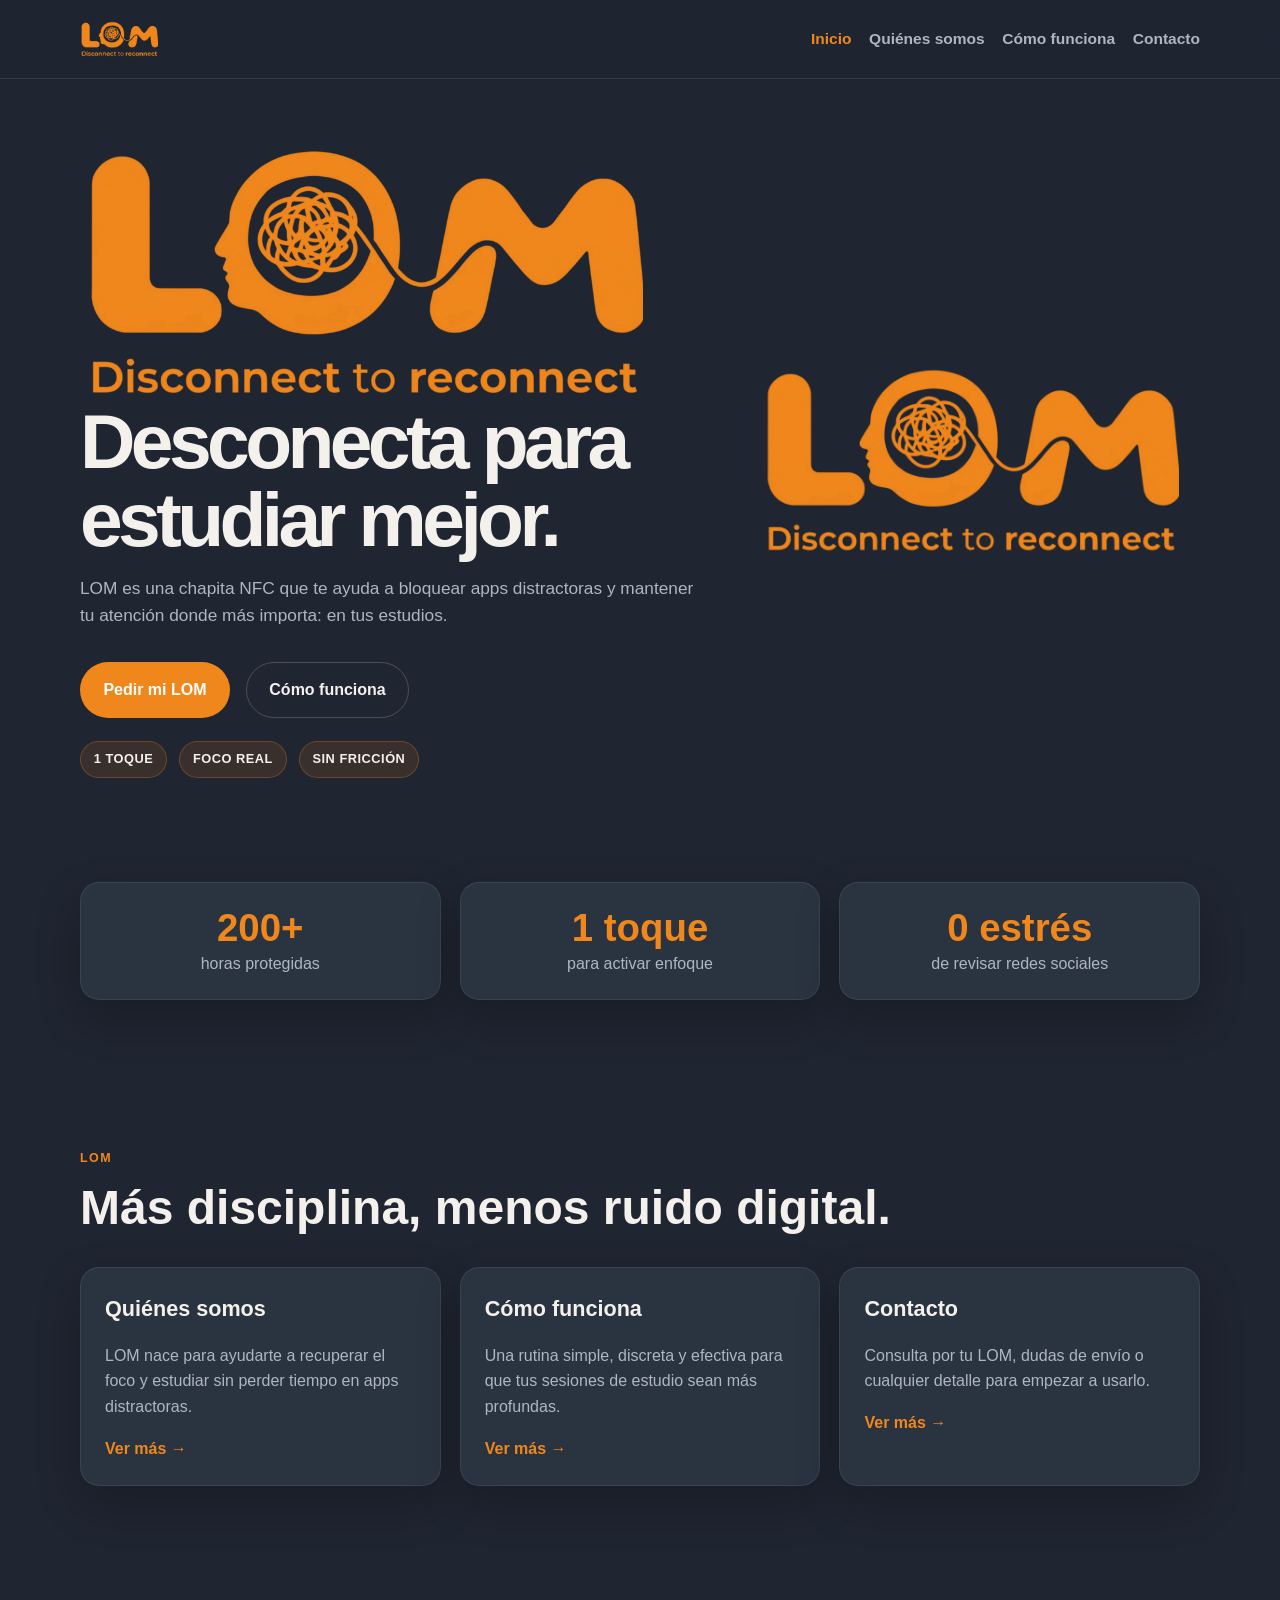
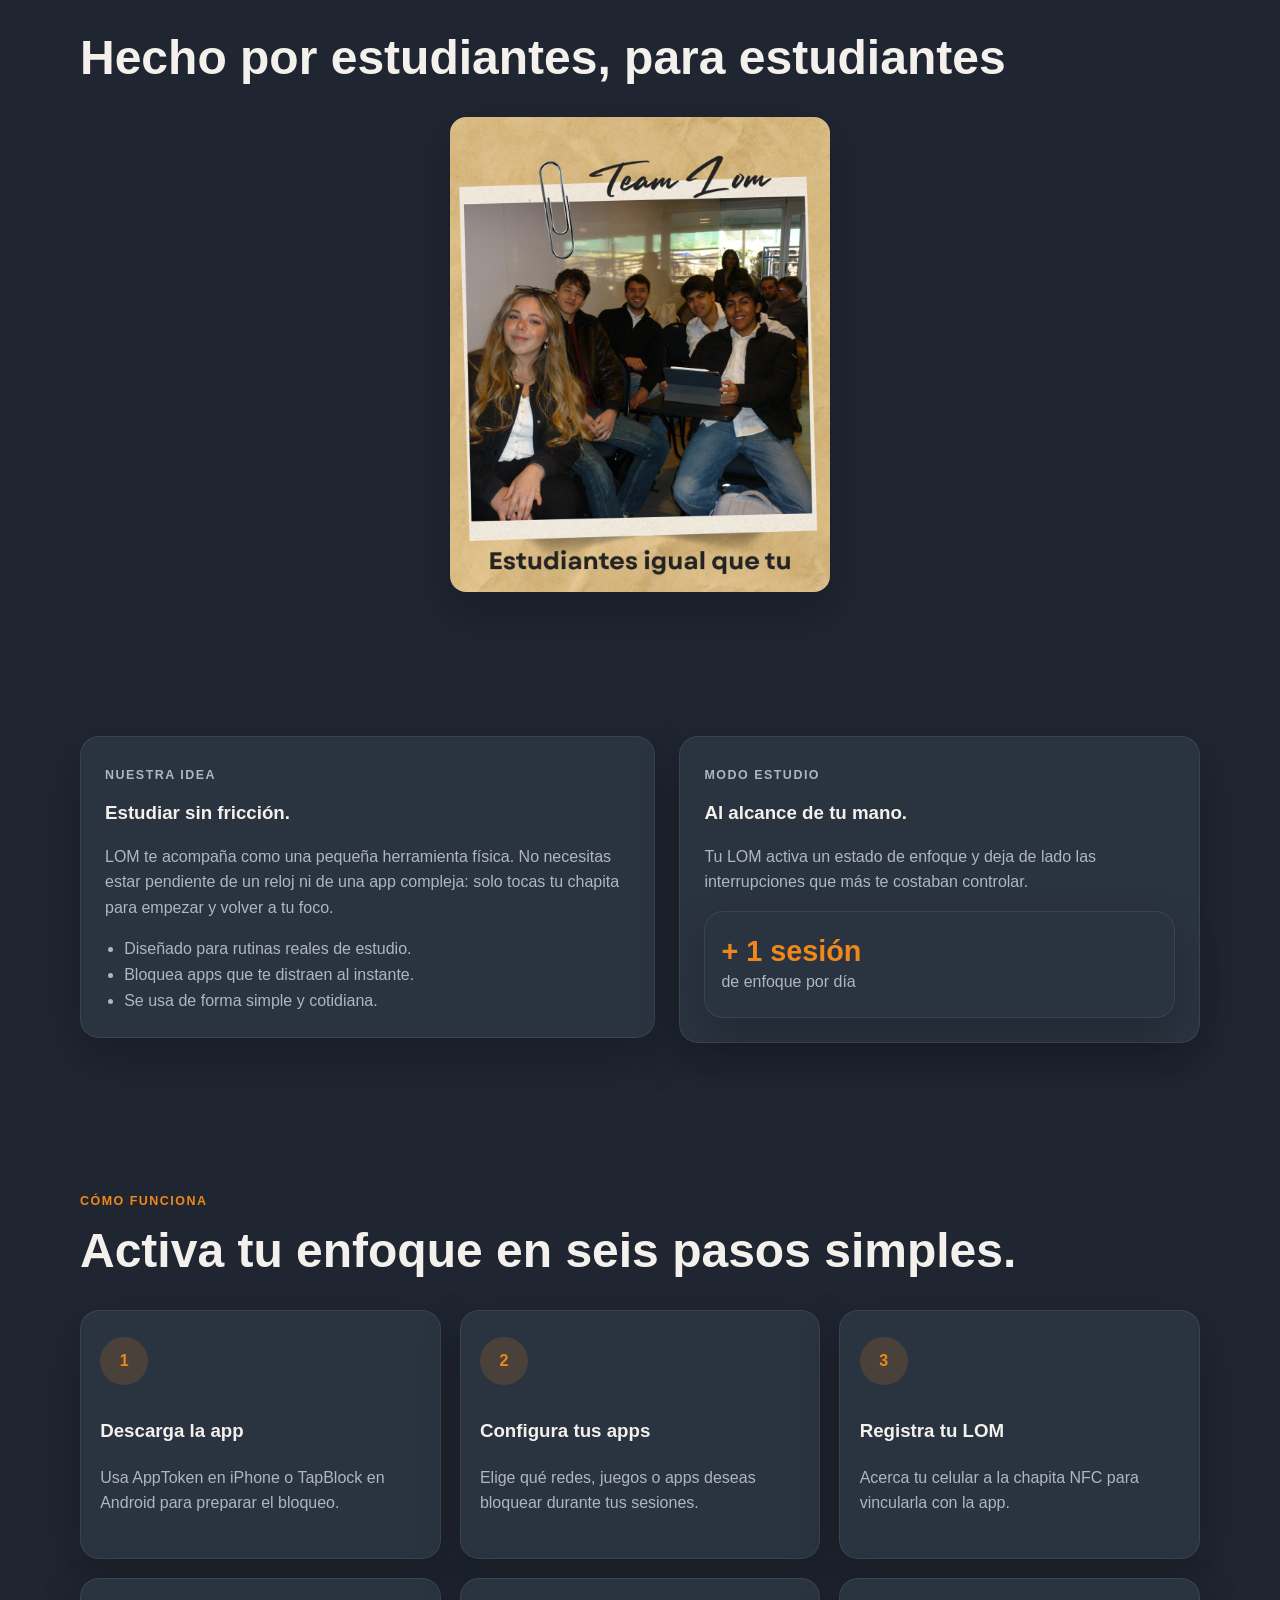
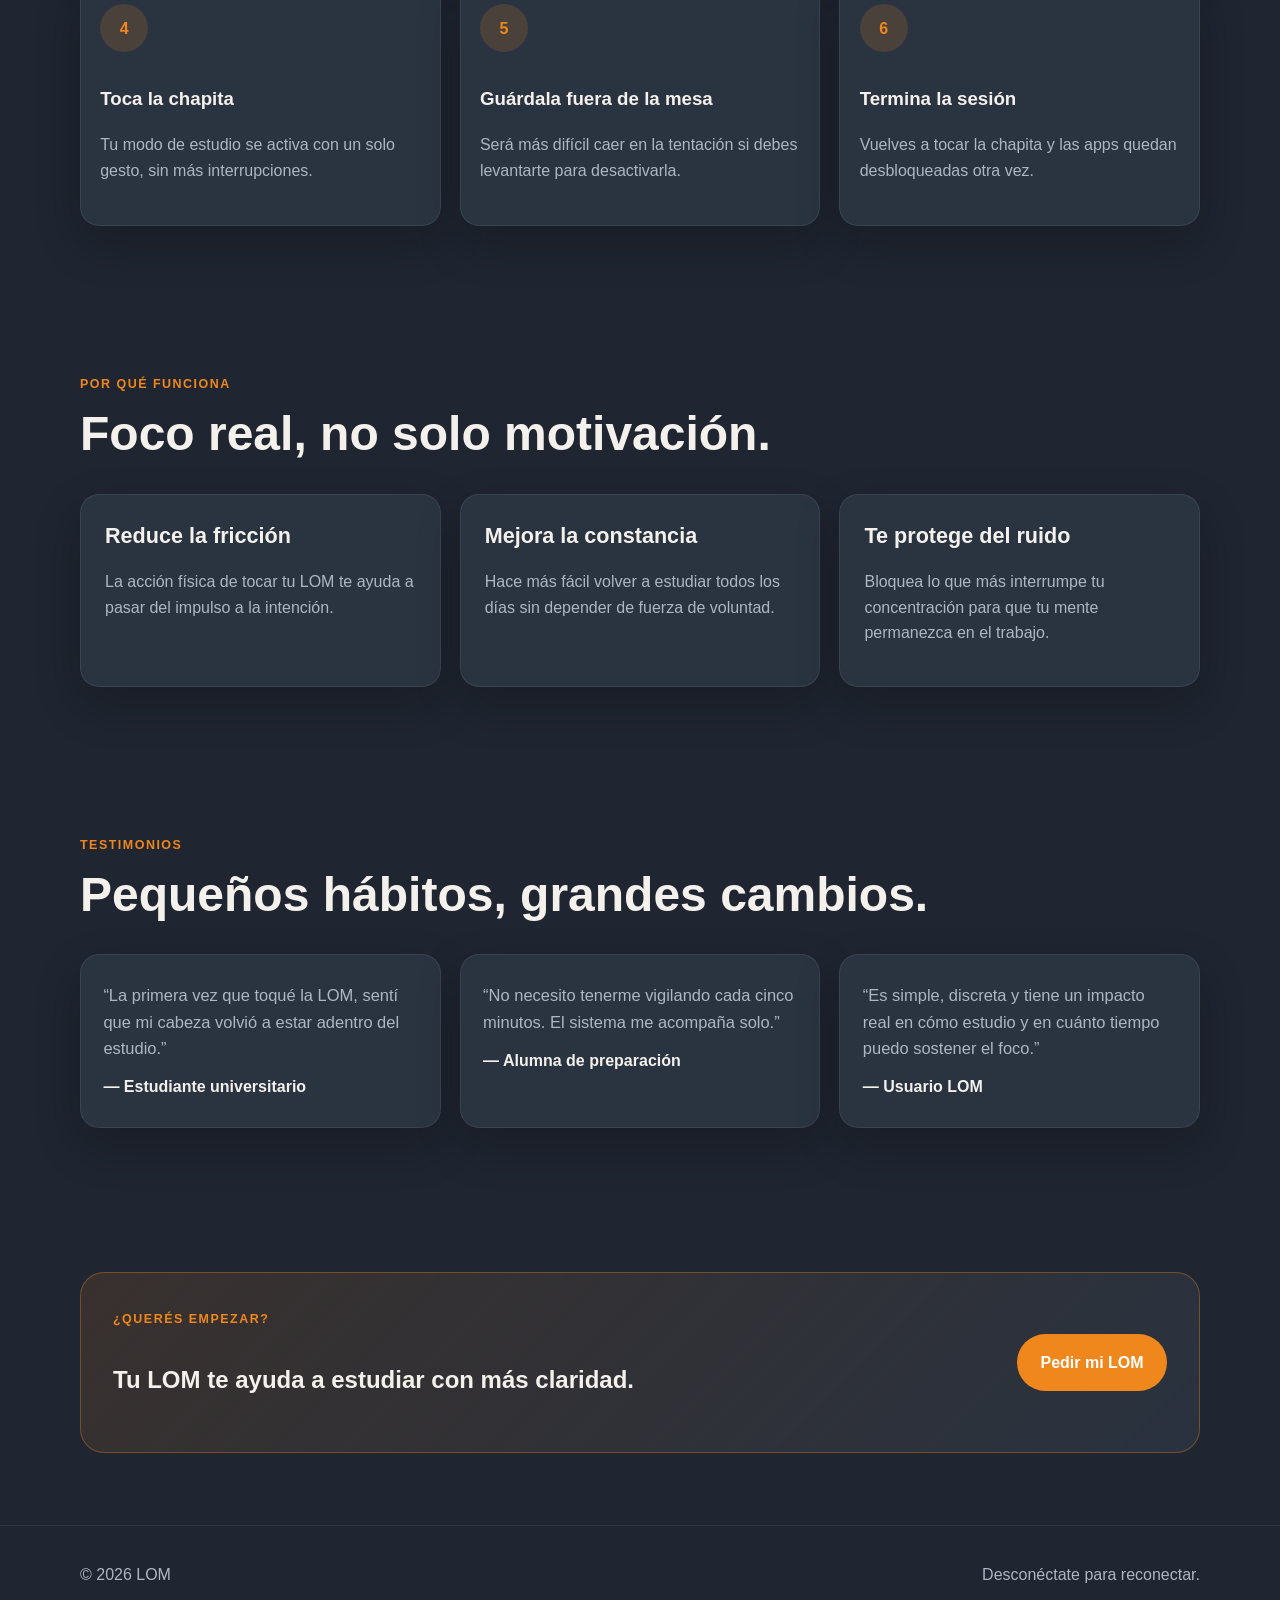
==== index.html @ b3e28df6 "Publish LOM website on GitHub Pages Co-authored-by: Copilot <223556219+Copilot@users.noreply.github." ====
<!DOCTYPE html>
<html lang="es">
  <head>
    <meta charset="UTF-8" />
    <meta name="viewport" content="width=device-width, initial-scale=1.0" />
    <meta
      name="description"
      content="LOM ayuda a estudiar sin distracciones usando una chapita NFC que bloquea apps durante tus sesiones de enfoque."
    />
    <title>LOM · Desconecta para estudiar mejor</title>
    <link rel="icon" href="logo%20(1).png" />
    <link rel="stylesheet" href="style.css" />
  </head>
  <body>
    <header class="site-header">
      <div class="container nav-wrap">
        <a href="index.html"><img src="logo%20(1).png" alt="LOM" style="height:36px;width:auto;display:block"></a>

        <nav class="site-nav" aria-label="Navegación principal">
          <a href="index.html" class="active">Inicio</a>
          <a href="quienes-somos.html">Quiénes somos</a>
          <a href="como-funciona.html">Cómo funciona</a>
          <a href="contacto.html">Contacto</a>
        </nav>
      </div>
    </header>

    <main>
      <section class="hero">
        <div class="container hero-grid">
          <div class="hero-copy">
            <img src="logo%20(1).png" alt="LOM - Disconnect to reconnect" style="width:min(640px,90%);height:auto" />
            <h1>Desconecta para estudiar mejor.</h1>
            <p>
              LOM es una chapita NFC que te ayuda a bloquear apps distractoras y
              mantener tu atención donde más importa: en tus estudios.
            </p>
            <div class="hero-cta">
              <a href="contacto.html" class="btn btn-primary">Pedir mi LOM</a>
              <a href="como-funciona.html" class="btn btn-secondary">Cómo funciona</a>
            </div>
            <div class="mini-badges" aria-label="Ventajas de LOM">
              <span>1 toque</span>
              <span>foco real</span>
              <span>sin fricción</span>
            </div>
          </div>

          <div class="hero-visual" aria-label="Logo de LOM">
            <img src="logo%20(1).png" alt="LOM" style="max-width:420px;width:100%;height:auto" />
          </div>
        </div>
      </section>

      <section class="section">
        <div class="container stats-grid">
          <div class="stat-card">
            <span class="stat-value">200+</span>
            <span class="stat-label">horas protegidas</span>
          </div>
          <div class="stat-card">
            <span class="stat-value">1 toque</span>
            <span class="stat-label">para activar enfoque</span>
          </div>
          <div class="stat-card">
            <span class="stat-value">0 estrés</span>
            <span class="stat-label">de revisar redes sociales</span>
          </div>
        </div>
      </section>

      <section class="section">
        <div class="container">
          <div class="section-heading">
            <p class="eyebrow">LOM</p>
            <h2>Más disciplina, menos ruido digital.</h2>
          </div>

          <div class="card-grid">
            <article class="card">
              <h3>Quiénes somos</h3>
              <p>LOM nace para ayudarte a recuperar el foco y estudiar sin perder tiempo en apps distractoras.</p>
              <a href="quienes-somos.html" class="link-arrow">Ver más →</a>
            </article>

            <article class="card">
              <h3>Cómo funciona</h3>
              <p>Una rutina simple, discreta y efectiva para que tus sesiones de estudio sean más profundas.</p>
              <a href="como-funciona.html" class="link-arrow">Ver más →</a>
            </article>

            <article class="card">
              <h3>Contacto</h3>
              <p>Consulta por tu LOM, dudas de envío o cualquier detalle para empezar a usarlo.</p>
              <a href="contacto.html" class="link-arrow">Ver más →</a>
            </article>
          </div>
        </div>
      </section>

      <section class="section">
        <div class="container">
          <div class="section-heading">
            <h2>Hecho por estudiantes, para estudiantes</h2>
          </div>
          <figure class="foto-equipo foto-equipo--inicio">
            <img
              src="WhatsApp%20Image%202026-11-06%20at%202.58.52%20PM.jpeg"
              alt="Team LOM: estudiantes igual que tú"
              loading="lazy"
            />
          </figure>
        </div>
      </section>

      <section class="section">
        <div class="container story-grid">
          <div class="info-box">
            <p class="eyebrow">Nuestra idea</p>
            <h3>Estudiar sin fricción.</h3>
            <p>
              LOM te acompaña como una pequeña herramienta física. No necesitas estar pendiente de un reloj ni de una app compleja: solo tocas tu chapita para empezar y volver a tu foco.
            </p>
            <ul>
              <li>Diseñado para rutinas reales de estudio.</li>
              <li>Bloquea apps que te distraen al instante.</li>
              <li>Se usa de forma simple y cotidiana.</li>
            </ul>
          </div>

          <div class="notice">
            <p class="eyebrow">Modo estudio</p>
            <h3>Al alcance de tu mano.</h3>
            <p>Tu LOM activa un estado de enfoque y deja de lado las interrupciones que más te costaban controlar.</p>
            <div class="stat-card" style="margin-top: 1rem; text-align:left;">
              <span class="stat-value" style="font-size:1.8rem;">+ 1 sesión</span>
              <span class="stat-label">de enfoque por día</span>
            </div>
          </div>
        </div>
      </section>

      <section class="section">
        <div class="container">
          <div class="section-heading">
            <p class="eyebrow">Cómo funciona</p>
            <h2>Activa tu enfoque en seis pasos simples.</h2>
          </div>

          <div class="step-grid">
            <article class="step">
              <div class="step-number">1</div>
              <h3>Descarga la app</h3>
              <p>Usa AppToken en iPhone o TapBlock en Android para preparar el bloqueo.</p>
            </article>
            <article class="step">
              <div class="step-number">2</div>
              <h3>Configura tus apps</h3>
              <p>Elige qué redes, juegos o apps deseas bloquear durante tus sesiones.</p>
            </article>
            <article class="step">
              <div class="step-number">3</div>
              <h3>Registra tu LOM</h3>
              <p>Acerca tu celular a la chapita NFC para vincularla con la app.</p>
            </article>
            <article class="step">
              <div class="step-number">4</div>
              <h3>Toca la chapita</h3>
              <p>Tu modo de estudio se activa con un solo gesto, sin más interrupciones.</p>
            </article>
            <article class="step">
              <div class="step-number">5</div>
              <h3>Guárdala fuera de la mesa</h3>
              <p>Será más difícil caer en la tentación si debes levantarte para desactivarla.</p>
            </article>
            <article class="step">
              <div class="step-number">6</div>
              <h3>Termina la sesión</h3>
              <p>Vuelves a tocar la chapita y las apps quedan desbloqueadas otra vez.</p>
            </article>
          </div>
        </div>
      </section>

      <section class="section">
        <div class="container">
          <div class="section-heading">
            <p class="eyebrow">Por qué funciona</p>
            <h2>Foco real, no solo motivación.</h2>
          </div>

          <div class="card-grid">
            <article class="card">
              <h3>Reduce la fricción</h3>
              <p>La acción física de tocar tu LOM te ayuda a pasar del impulso a la intención.</p>
            </article>
            <article class="card">
              <h3>Mejora la constancia</h3>
              <p>Hace más fácil volver a estudiar todos los días sin depender de fuerza de voluntad.</p>
            </article>
            <article class="card">
              <h3>Te protege del ruido</h3>
              <p>Bloquea lo que más interrumpe tu concentración para que tu mente permanezca en el trabajo.</p>
            </article>
          </div>
        </div>
      </section>

      <section class="section">
        <div class="container">
          <div class="section-heading">
            <p class="eyebrow">Testimonios</p>
            <h2>Pequeños hábitos, grandes cambios.</h2>
          </div>

          <div class="card-grid">
            <article class="quote">
              <p>“La primera vez que toqué la LOM, sentí que mi cabeza volvió a estar adentro del estudio.”</p>
              <strong>— Estudiante universitario</strong>
            </article>
            <article class="quote">
              <p>“No necesito tenerme vigilando cada cinco minutos. El sistema me acompaña solo.”</p>
              <strong>— Alumna de preparación</strong>
            </article>
            <article class="quote">
              <p>“Es simple, discreta y tiene un impacto real en cómo estudio y en cuánto tiempo puedo sostener el foco.”</p>
              <strong>— Usuario LOM</strong>
            </article>
          </div>
        </div>
      </section>

      <section class="section">
        <div class="container">
          <div class="cta-box">
            <div>
              <p class="eyebrow">¿Querés empezar?</p>
              <h2>Tu LOM te ayuda a estudiar con más claridad.</h2>
            </div>
            <a href="contacto.html" class="btn btn-primary">Pedir mi LOM</a>
          </div>
        </div>
      </section>
    </main>

    <footer class="site-footer">
      <div class="container footer-wrap">
        <p>© 2026 LOM</p>
        <p>Desconéctate para reconectar.</p>
      </div>
    </footer>
  </body>
</html>
---- style.css ----
:root {
  --bg: #1F2531;
  --card: #2A3340;
  --accent: #F0871C;
  --text: #F4F1EC;
  --muted: #AEB6C2;
  --bg-soft: #202836;
  --border: rgba(240, 135, 28, 0.35);
  --shadow: 0 18px 45px rgba(0, 0, 0, 0.22);
  --button-text: #1F2531;
}

* {
  box-sizing: border-box;
}

html {
  scroll-behavior: smooth;
}

body {
  margin: 0;
  font-family: Arial, Helvetica, sans-serif;
  background: var(--bg);
  color: var(--text);
  line-height: 1.6;
}

a {
  color: inherit;
  text-decoration: none;
}

img {
  display: block;
  max-width: 100%;
}

button,
input,
textarea,
select {
  font: inherit;
}

.container {
  width: min(1120px, calc(100% - 2rem));
  margin: 0 auto;
}

.site-header {
  position: sticky;
  top: 0;
  z-index: 20;
  background: rgba(31, 37, 49, 0.92);
  border-bottom: 1px solid rgba(174, 182, 194, 0.15);
  backdrop-filter: blur(12px);
}

.nav-wrap {
  display: flex;
  align-items: center;
  justify-content: space-between;
  min-height: 78px;
  gap: 1rem;
}

.logo-link {
  display: inline-flex;
  align-items: center;
}

.site-nav {
  display: flex;
  align-items: center;
  gap: 1.1rem;
  flex-wrap: wrap;
}

.site-nav a {
  color: var(--muted);
  font-size: 0.97rem;
  font-weight: 600;
  transition: color 0.2s ease;
}

.site-nav a:hover,
.site-nav a:focus-visible,
.site-nav a.active {
  color: var(--accent);
}

.page {
  padding: 4rem 0 5rem;
}

.page-title {
  text-align: center;
  margin-bottom: 2.5rem;
}

.page-title h1 {
  margin: 0 0 0.75rem;
  font-size: clamp(2.4rem, 5vw, 4rem);
  line-height: 1.1;
}

.page-title p {
  margin: 0;
  color: var(--muted);
  font-size: 1.08rem;
}

.hero {
  padding: 4rem 0 2rem;
}

.hero-grid {
  display: grid;
  grid-template-columns: 1.15fr 0.85fr;
  gap: 2rem;
  align-items: center;
}

.hero-copy h1 {
  font-size: clamp(2.6rem, 6vw, 4.8rem);
  line-height: 1.02;
  letter-spacing: -0.06em;
  margin: 0 0 1rem;
}

.hero-copy p {
  color: var(--muted);
  font-size: 1.08rem;
  margin: 0;
}

.hero-cta {
  display: flex;
  flex-wrap: wrap;
  gap: 1rem;
  margin-top: 2rem;
}

.mini-badges {
  display: flex;
  flex-wrap: wrap;
  gap: 0.75rem;
  margin-top: 1.4rem;
}

.mini-badges span {
  display: inline-flex;
  align-items: center;
  padding: 0.45rem 0.8rem;
  border-radius: 999px;
  background: rgba(240, 135, 28, 0.12);
  border: 1px solid rgba(240, 135, 28, 0.28);
  color: var(--text);
  font-size: 0.8rem;
  font-weight: 700;
  letter-spacing: 0.04em;
  text-transform: uppercase;
}

.btn,
.store-button {
  display: inline-flex;
  align-items: center;
  justify-content: center;
  gap: 0.7rem;
  padding: 0.9rem 1.4rem;
  border-radius: 999px;
  border: 1px solid var(--border);
  font-weight: 700;
  transition: transform 0.2s ease, opacity 0.2s ease;
}

.btn:hover,
.store-button:hover,
.btn:focus-visible,
.store-button:focus-visible {
  transform: translateY(-1px);
}

.btn-primary,
.store-button.primary {
  background: var(--accent);
  color: #ffffff;
}

.btn-primary svg,
.store-button.primary svg {
  fill: #ffffff;
}

.btn-secondary {
  background: transparent;
  color: var(--text);
  border-color: rgba(244, 241, 236, 0.2);
}

.hero-visual {
  display: grid;
  place-items: center;
}

.stats-grid,
.card-grid,
.step-grid,
.testimonial-grid,
.store-buttons {
  display: grid;
  gap: 1.2rem;
}

.stats-grid {
  grid-template-columns: repeat(3, minmax(0, 1fr));
}

.stat-card,
.card,
.step,
.quote,
.info-box,
.notice {
  background: var(--card);
  border: 1px solid rgba(174, 182, 194, 0.12);
  border-radius: 1.2rem;
  box-shadow: var(--shadow);
}

.stat-card {
  padding: 1.4rem 1rem;
  text-align: center;
}

.stat-value {
  display: block;
  color: var(--accent);
  font-size: clamp(2rem, 3vw, 2.6rem);
  font-weight: 800;
  line-height: 1.2;
}

.stat-label {
  color: var(--muted);
}

.section {
  padding: 4.5rem 0;
}

.section-heading {
  margin-bottom: 2rem;
}

.section-heading h2 {
  margin: 0;
  font-size: clamp(2rem, 4vw, 3rem);
  line-height: 1.15;
}

.eyebrow {
  display: inline-block;
  margin: 0 0 0.7rem;
  color: var(--accent);
  font-weight: 800;
  letter-spacing: 0.12em;
  text-transform: uppercase;
  font-size: 0.78rem;
}

.card-grid {
  grid-template-columns: repeat(3, minmax(0, 1fr));
}

.card {
  padding: 1.5rem;
}

.card h3 {
  margin: 0 0 0.65rem;
  font-size: 1.35rem;
}

.card p,
.step p,
.quote p,
.contact-card p,
.info-box p,
.notice p,
ul {
  color: var(--muted);
}

.link-arrow {
  color: var(--accent);
  font-weight: 700;
}

.step-grid {
  grid-template-columns: repeat(3, minmax(0, 1fr));
}

.step {
  padding: 1.6rem 1.2rem;
}

.step-number {
  display: inline-flex;
  align-items: center;
  justify-content: center;
  width: 3rem;
  height: 3rem;
  border-radius: 50%;
  background: rgba(240, 135, 28, 0.16);
  color: var(--accent);
  font-weight: 800;
  margin-bottom: 0.8rem;
}

.store-buttons {
  grid-template-columns: repeat(2, minmax(0, 1fr));
  margin-top: 1.5rem;
}

.store-button {
  justify-content: flex-start;
  width: 100%;
  min-height: 68px;
  background: rgba(42, 51, 64, 0.9);
  color: var(--text);
  border-color: var(--accent);
  padding: 1rem 1.1rem;
  text-align: left;
}

.store-button svg {
  width: 24px;
  height: 24px;
  flex-shrink: 0;
}

.store-button strong {
  display: block;
  font-size: 0.95rem;
  line-height: 1.3;
}

.store-button span {
  color: var(--muted);
  font-size: 0.8rem;
}

.store-button-content {
  display: flex;
  flex-direction: column;
  line-height: 1.2;
}

.story-grid,
.contact-grid {
  display: grid;
  grid-template-columns: 1.05fr 0.95fr;
  gap: 1.5rem;
  align-items: start;
}

.foto-equipo {
  width: 100%;
  max-width: 460px;
  margin: 2rem auto 0;
}

.foto-equipo--inicio {
  max-width: 380px;
}

.foto-equipo img {
  display: block;
  width: 100%;
  height: auto;
  border-radius: 16px;
  box-shadow: var(--shadow);
}

.foto-equipo figcaption {
  margin-top: 0.65rem;
  color: var(--muted);
  font-size: 0.9rem;
  text-align: center;
}

.info-box,
.contact-card,
.notice {
  padding: 1.5rem;
}

.info-box h3,
.contact-card h3,
.notice h3 {
  margin-top: 0;
  margin-bottom: 0.8rem;
}

.info-box ul,
.contact-card ul {
  margin: 0;
  padding-left: 1.2rem;
}

.quote {
  padding: 1.7rem 1.4rem;
}

.quote p {
  margin: 0 0 0.8rem;
  font-size: 1.03rem;
}

.quote strong {
  color: var(--text);
}

.faq-list {
  display: grid;
  gap: 1rem;
}

.faq-item {
  background: var(--card);
  border: 1px solid rgba(174, 182, 194, 0.12);
  border-radius: 1rem;
  padding: 1rem 1.15rem;
}

.faq-item h3 {
  margin: 0 0 0.45rem;
  font-size: 1.05rem;
}

.contact-card a {
  color: var(--accent);
  font-weight: 700;
}

.cta-box {
  display: flex;
  align-items: center;
  justify-content: space-between;
  gap: 1rem;
  padding: 2rem;
  background: linear-gradient(135deg, rgba(240, 135, 28, 0.12), rgba(42, 51, 64, 0.95));
  border: 1px solid var(--border);
  border-radius: 1.5rem;
}

.site-footer {
  border-top: 1px solid rgba(174, 182, 194, 0.12);
  padding: 1.3rem 0 2rem;
  color: var(--muted);
}

.footer-wrap {
  display: flex;
  align-items: center;
  justify-content: space-between;
  gap: 1rem;
  flex-wrap: wrap;
}

@media (max-width: 760px) {
  .nav-wrap {
    min-height: 68px;
  }

  .site-nav {
    gap: 0.65rem;
    justify-content: flex-end;
  }

  .hero-grid,
  .story-grid,
  .contact-grid,
  .stats-grid,
  .card-grid,
  .step-grid,
  .store-buttons {
    grid-template-columns: 1fr;
  }

  .hero {
    padding-top: 2.5rem;
  }

  .hero-copy h1 {
    font-size: 2.5rem;
  }

  .cta-box,
  .footer-wrap {
    flex-direction: column;
    align-items: flex-start;
  }

  .btn,
  .store-button {
    width: 100%;
  }
}
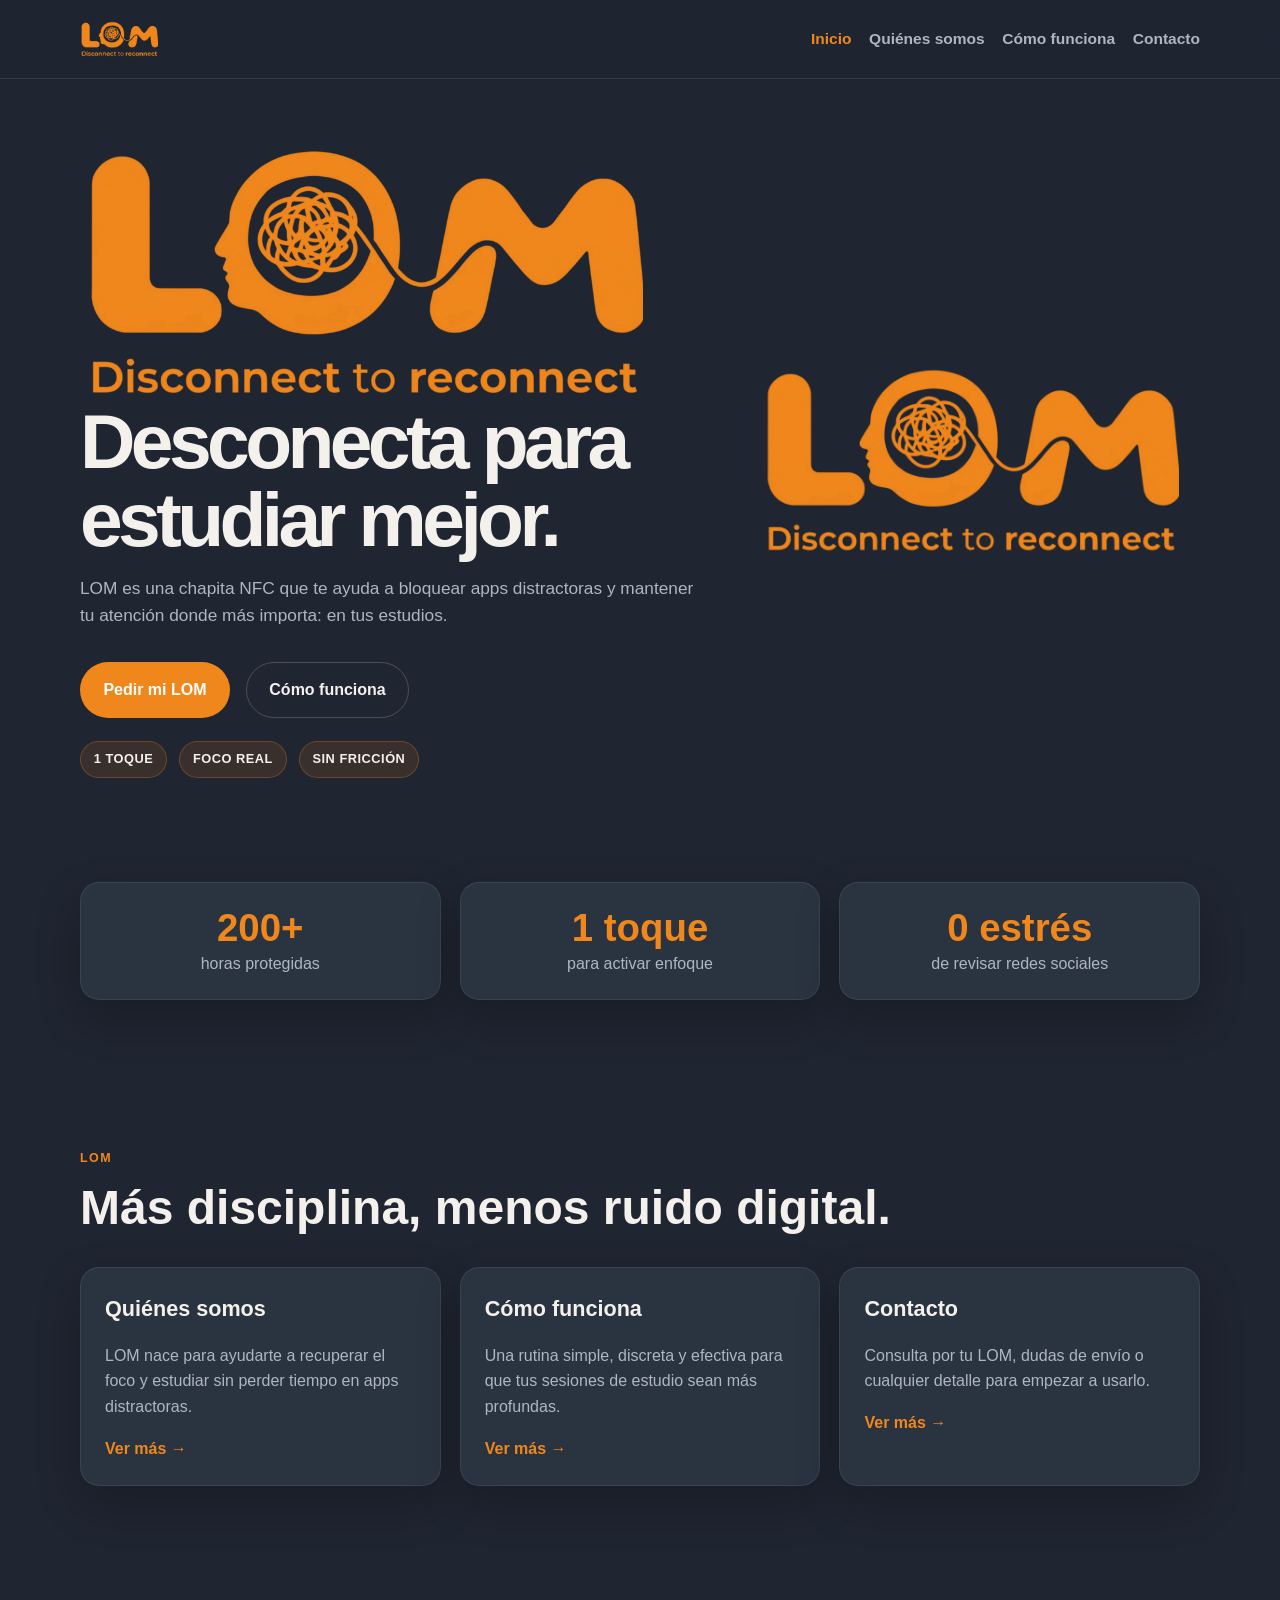
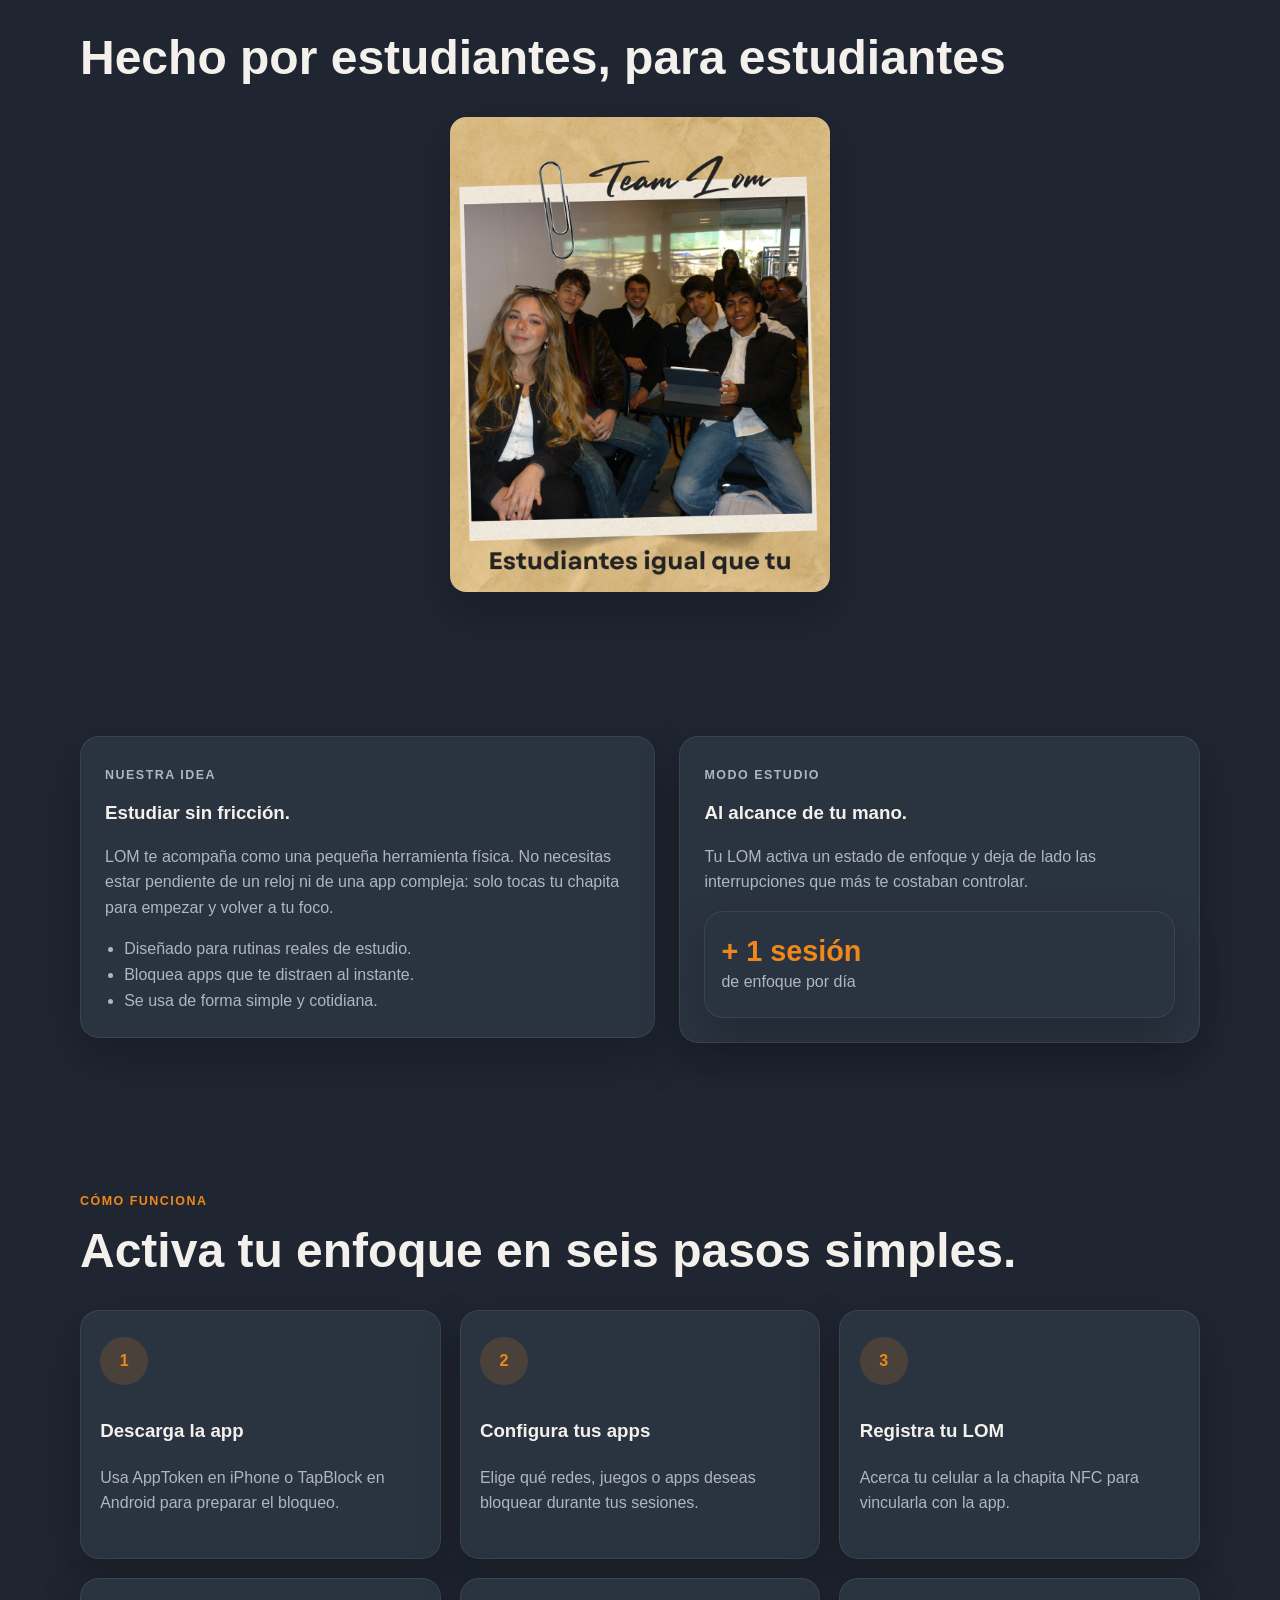
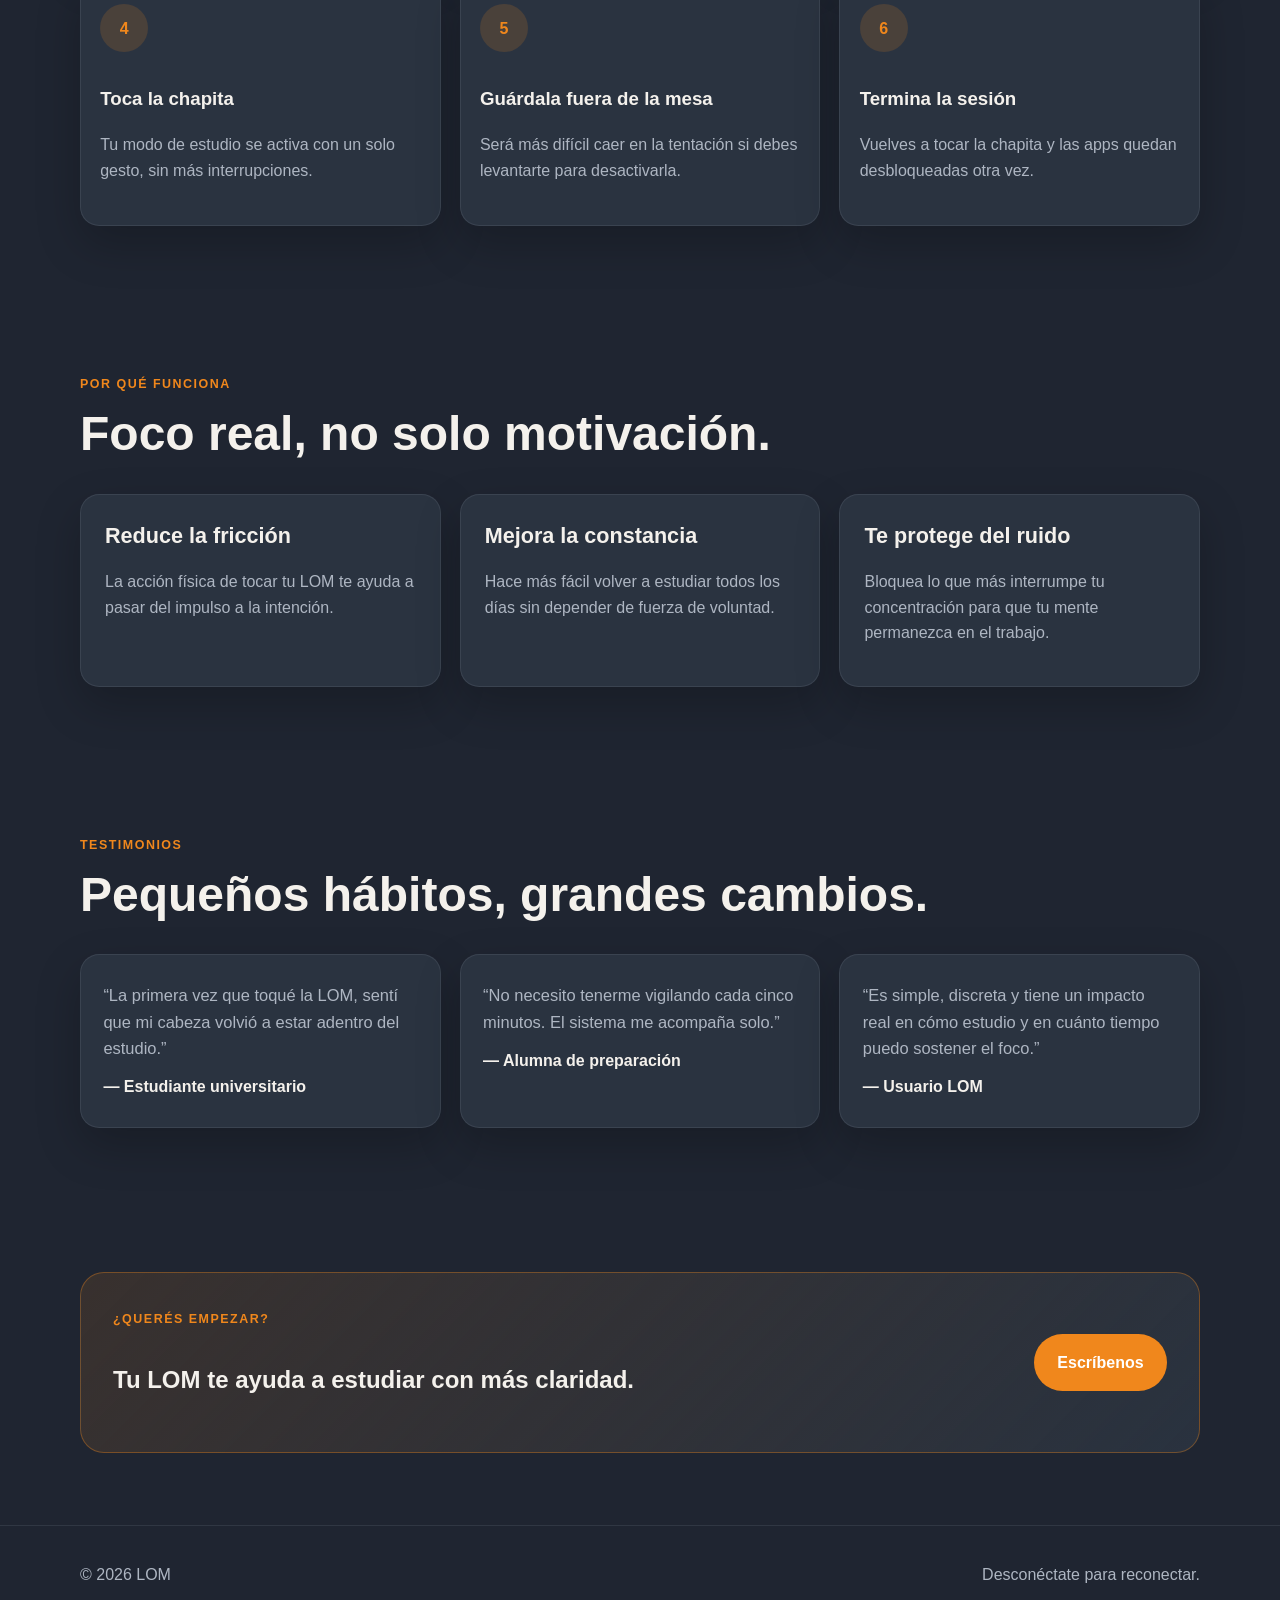
==== commit 74782087: "Publish homepage and how-it-works updates Co-authored-by: Copilot <223556219+Copilot@users.noreply.g" ====
--- a/index.html
+++ b/index.html
@@ -36,7 +36,7 @@
               mantener tu atención donde más importa: en tus estudios.
             </p>
             <div class="hero-cta">
-              <a href="contacto.html" class="btn btn-primary">Pedir mi LOM</a>
+              <a href="https://www.instagram.com/lom_chile" class="btn btn-primary" target="_blank" rel="noopener">Pedir mi LOM</a>
               <a href="como-funciona.html" class="btn btn-secondary">Cómo funciona</a>
             </div>
             <div class="mini-badges" aria-label="Ventajas de LOM">
@@ -237,7 +237,7 @@
               <p class="eyebrow">¿Querés empezar?</p>
               <h2>Tu LOM te ayuda a estudiar con más claridad.</h2>
             </div>
-            <a href="contacto.html" class="btn btn-primary">Pedir mi LOM</a>
+            <a href="https://www.instagram.com/lom_chile" class="btn btn-primary" target="_blank" rel="noopener">Escríbenos</a>
           </div>
         </div>
       </section>
--- a/style.css
+++ b/style.css
@@ -303,6 +303,37 @@
   grid-template-columns: repeat(3, minmax(0, 1fr));
 }
 
+.how-it-works-layout {
+  display: grid;
+  grid-template-columns: minmax(0, 1.2fr) minmax(280px, 0.8fr);
+  gap: 1.5rem;
+  align-items: start;
+}
+
+.how-it-works-steps {
+  grid-template-columns: repeat(2, minmax(0, 1fr));
+}
+
+.how-it-works-video {
+  padding: 1.5rem;
+  background: var(--card);
+  border: 1px solid rgba(174, 182, 194, 0.12);
+  border-radius: 1.2rem;
+  box-shadow: var(--shadow);
+}
+
+.how-it-works-video h3 {
+  margin: 0 0 1rem;
+}
+
+.how-it-works-video video {
+  display: block;
+  width: 100%;
+  height: auto;
+  border-radius: 0.75rem;
+  background: #000;
+}
+
 .step {
   padding: 1.6rem 1.2rem;
 }
@@ -484,6 +515,7 @@
   .hero-grid,
   .story-grid,
   .contact-grid,
+  .how-it-works-layout,
   .stats-grid,
   .card-grid,
   .step-grid,
